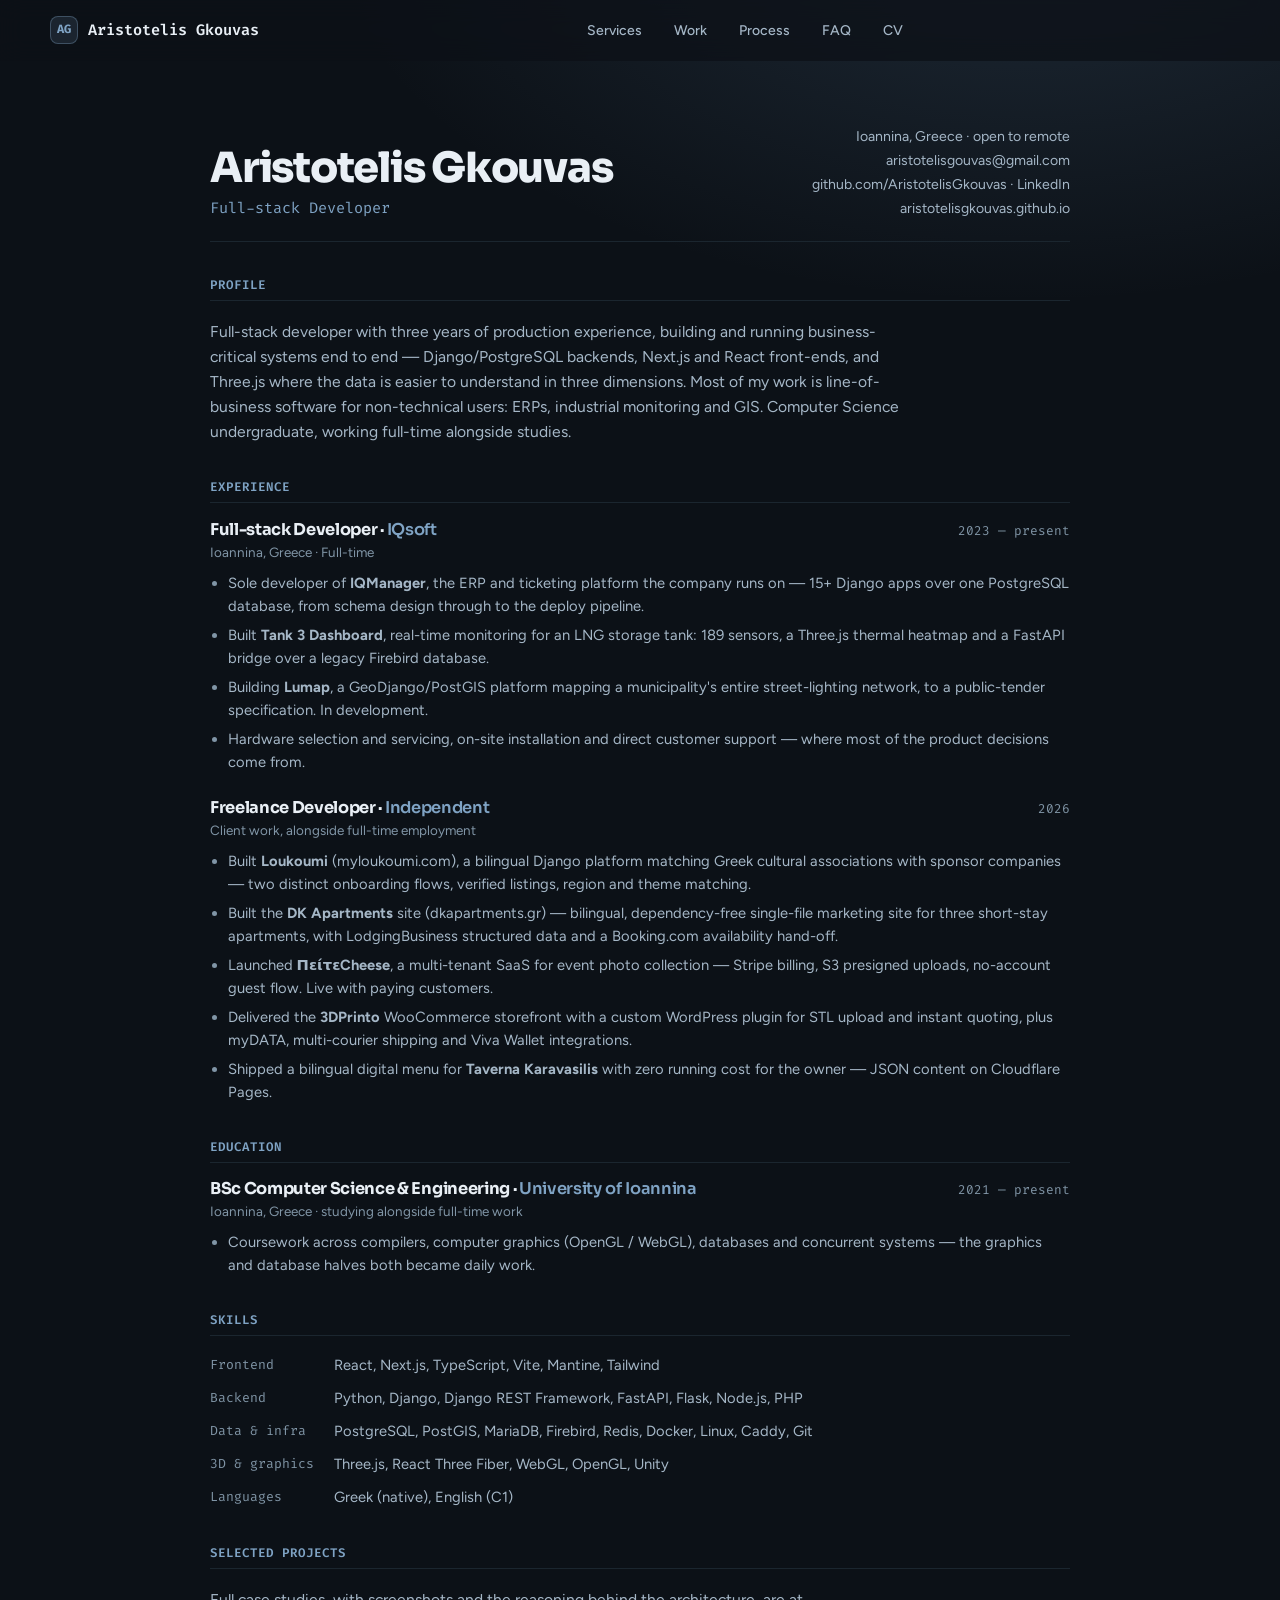
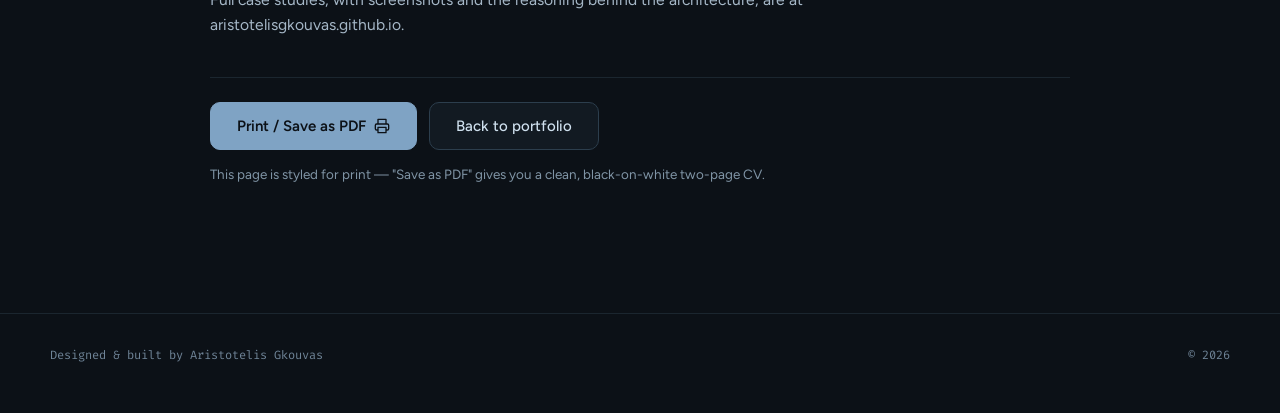
==== cv/index.html @ 08abebaa "Rebuild portfolio on Portfolio v2 design; add Loukoumi + DK Apartments Redesign the homepage around " ====
<!DOCTYPE html>
<html lang="en" data-theme="dark">
  <head>
    <meta charset="UTF-8" />
    <meta name="viewport" content="width=device-width, initial-scale=1, viewport-fit=cover" />
    <meta name="theme-color" content="#0C1117" />
    <meta
      name="description"
      content="Curriculum vitae of Aristotelis Gkouvas — full-stack developer building ERPs, industrial dashboards and GIS platforms."
    />
    <title>CV — Aristotelis Gkouvas</title>
    <link rel="icon" href="data:image/svg+xml,%3Csvg xmlns='http://www.w3.org/2000/svg' viewBox='0 0 32 32'%3E%3Crect width='32' height='32' rx='7' fill='%23131B23' stroke='%232C3E4D'/%3E%3Ctext x='16' y='21' font-family='Fira Code,monospace' font-size='13' font-weight='600' text-anchor='middle' fill='%239DBEDB'%3EAG%3C/text%3E%3C/svg%3E" />

    <link rel="canonical" href="https://aristotelisgkouvas.github.io/cv/" />
    <meta property="og:type" content="profile" />
    <meta property="og:url" content="https://aristotelisgkouvas.github.io/cv/" />
    <meta property="og:title" content="CV — Aristotelis Gkouvas" />
    <meta property="og:description" content="Full-stack developer — Django, Next.js, PostGIS, Three.js. Ioannina, Greece." />
    <meta property="og:image" content="https://aristotelisgkouvas.github.io/assets/og-image.png" />
    <meta name="twitter:card" content="summary_large_image" />
    <meta name="twitter:title" content="CV — Aristotelis Gkouvas" />
    <meta name="twitter:description" content="Full-stack developer — Django, Next.js, PostGIS, Three.js. Ioannina, Greece." />
    <meta name="twitter:image" content="https://aristotelisgkouvas.github.io/assets/og-image.png" />

    <link rel="preconnect" href="https://fonts.googleapis.com" />
    <link rel="preconnect" href="https://fonts.gstatic.com" crossorigin />
    <link
      rel="stylesheet"
      href="https://fonts.googleapis.com/css2?family=Sora:wght@500;600;700&amp;family=Figtree:wght@400;500;600&amp;family=Fira+Code:wght@400;500&amp;display=swap"
    />
    <link rel="stylesheet" href="../style.css" />

    <style>
      /* The CV is one column on purpose: it has to survive being printed,
         pasted into an ATS box and skim-read in thirty seconds. */
      .cv {
        width: min(100% - 2rem, 860px);
        margin-inline: auto;
        padding-block: clamp(2rem, 6vw, 4rem);
      }

      .cv-head {
        display: flex;
        flex-wrap: wrap;
        gap: 1.5rem;
        justify-content: space-between;
        align-items: flex-end;
        padding-bottom: 1.25rem;
        border-bottom: 1px solid var(--border);
      }

      .cv-name {
        font-size: clamp(1.9rem, 4vw, 2.6rem);
        font-weight: 800;
        letter-spacing: -0.03em;
        line-height: 1.05;
      }

      .cv-title {
        font-family: var(--font-mono);
        color: var(--accent);
        font-size: 0.95rem;
        margin-top: 0.35rem;
      }

      .cv-contact {
        font-size: 0.88rem;
        color: var(--text-2);
        text-align: right;
        line-height: 1.7;
      }

      .cv-contact a { color: var(--text-2); }
      .cv-contact a:hover { color: var(--accent); }

      .cv-section { margin-top: 2.25rem; }

      .cv-section > h2 {
        font-family: var(--font-mono);
        font-size: 0.78rem;
        font-weight: 600;
        letter-spacing: 0.08em;
        text-transform: uppercase;
        color: var(--accent);
        padding-bottom: 0.5rem;
        margin-bottom: 1.1rem;
        border-bottom: 1px solid var(--border);
      }

      .cv-entry { margin-bottom: 1.6rem; }
      .cv-entry:last-child { margin-bottom: 0; }

      .cv-entry-head {
        display: flex;
        flex-wrap: wrap;
        gap: 0.25rem 1rem;
        justify-content: space-between;
        align-items: baseline;
      }

      .cv-role { font-size: 1.02rem; font-weight: 700; }
      .cv-org { color: var(--accent); font-weight: 600; }

      .cv-dates {
        font-family: var(--font-mono);
        font-size: 0.8rem;
        color: var(--text-3);
        white-space: nowrap;
      }

      .cv-meta {
        font-size: 0.84rem;
        color: var(--text-3);
        margin-bottom: 0.55rem;
      }

      .cv-entry ul {
        display: grid;
        gap: 0.4rem;
        padding-left: 1.1rem;
      }

      .cv-entry li {
        list-style: disc;
        font-size: 0.92rem;
        color: var(--text-2);
        line-height: 1.55;
      }

      .cv-entry li::marker { color: var(--text-3); }

      .cv-skills {
        display: grid;
        grid-template-columns: auto 1fr;
        gap: 0.6rem 1.25rem;
        font-size: 0.92rem;
      }

      .cv-skills dt {
        font-family: var(--font-mono);
        font-size: 0.82rem;
        color: var(--text-3);
        white-space: nowrap;
      }

      .cv-skills dd { color: var(--text-2); }

      .cv-summary { color: var(--text-2); font-size: 0.98rem; max-width: 70ch; }

      .cv-actions {
        display: flex;
        flex-wrap: wrap;
        gap: 0.75rem;
        margin-top: 2.5rem;
        padding-top: 1.5rem;
        border-top: 1px solid var(--border);
      }

      .cv-hint {
        font-size: 0.84rem;
        color: var(--text-3);
        margin-top: 0.85rem;
      }

      @media (max-width: 600px) {
        .cv-contact { text-align: left; }
        .cv-skills { grid-template-columns: 1fr; gap: 0.1rem; }
        .cv-skills dd { margin-bottom: 0.7rem; }
      }

      @media print {
        .cv { width: 100%; padding: 0; }
        .cv-actions, .cv-hint { display: none !important; }
        .cv-section { margin-top: 0.55cm; }
        .cv-entry { margin-bottom: 0.4cm; break-inside: avoid; }
        .cv-head { padding-bottom: 0.3cm; }
        .cv-name { font-size: 20pt; }
        .cv-entry li { font-size: 9.5pt; }
        .cv-summary { font-size: 10pt; }
        @page { margin: 1.4cm 1.5cm; }
      }
    </style>
  </head>
  <body>
    <a href="#main" class="skip-link">Skip to content</a>

    <header class="site-header">
      <div class="container nav">
        <a href="../" class="brand" aria-label="Home">
          <span class="brand-mark">AG</span>
          <span>Aristotelis Gkouvas</span>
        </a>
        <nav aria-label="Primary">
          <ul id="primary-nav" class="nav-links">
            <li><a href="../#services">Services</a></li>
            <li><a href="../#work">Work</a></li>
            <li><a href="../#process">Process</a></li>
            <li><a href="../#faq">FAQ</a></li>
            <li><a href="../cv/">CV</a></li>
          </ul>
        </nav>
        <div class="nav-cta">
          <button class="icon-btn menu-toggle" type="button" aria-label="Open menu" aria-expanded="false" aria-controls="primary-nav">
            <svg viewBox="0 0 24 24" fill="none" stroke="currentColor" stroke-width="2" stroke-linecap="round" aria-hidden="true">
              <line class="top" x1="4" y1="6" x2="20" y2="6"/>
              <line class="mid" x1="4" y1="12" x2="20" y2="12"/>
              <line class="bot" x1="4" y1="18" x2="20" y2="18"/>
            </svg>
          </button>
        </div>
      </div>
    </header>

    <main id="main" class="cv">
      <div class="cv-head">
        <div>
          <h1 class="cv-name">Aristotelis Gkouvas</h1>
          <p class="cv-title">Full-stack Developer</p>
        </div>
        <p class="cv-contact">
          Ioannina, Greece · open to remote<br />
          <a href="mailto:aristotelisgouvas@gmail.com">aristotelisgouvas@gmail.com</a><br />
          <a href="https://github.com/AristotelisGkouvas" target="_blank" rel="noopener">github.com/AristotelisGkouvas</a>
          ·
          <a href="https://www.linkedin.com/in/aristotelis-gkouvas/" target="_blank" rel="noopener">LinkedIn</a><br />
          <a href="https://aristotelisgkouvas.github.io/">aristotelisgkouvas.github.io</a>
        </p>
      </div>

      <section class="cv-section">
        <h2>Profile</h2>
        <p class="cv-summary">
          Full-stack developer with three years of production experience, building
          and running business-critical systems end to end — Django/PostgreSQL
          backends, Next.js and React front-ends, and Three.js where the data is
          easier to understand in three dimensions. Most of my work is line-of-business
          software for non-technical users: ERPs, industrial monitoring and GIS.
          Computer Science undergraduate, working full-time alongside studies.
        </p>
      </section>

      <section class="cv-section">
        <h2>Experience</h2>

        <article class="cv-entry">
          <div class="cv-entry-head">
            <h3 class="cv-role">Full-stack Developer · <span class="cv-org">IQsoft</span></h3>
            <span class="cv-dates">2023 — present</span>
          </div>
          <p class="cv-meta">Ioannina, Greece · Full-time</p>
          <ul>
            <li>
              Sole developer of <strong>IQManager</strong>, the ERP and ticketing
              platform the company runs on — 15+ Django apps over one PostgreSQL
              database, from schema design through to the deploy pipeline.
            </li>
            <li>
              Built <strong>Tank 3 Dashboard</strong>, real-time monitoring for an
              LNG storage tank: 189 sensors, a Three.js thermal heatmap and a
              FastAPI bridge over a legacy Firebird database.
            </li>
            <li>
              Building <strong>Lumap</strong>, a GeoDjango/PostGIS platform mapping a
              municipality's entire street-lighting network, to a public-tender
              specification. In development.
            </li>
            <li>
              Hardware selection and servicing, on-site installation and direct
              customer support — where most of the product decisions come from.
            </li>
          </ul>
        </article>

        <article class="cv-entry">
          <div class="cv-entry-head">
            <h3 class="cv-role">Freelance Developer · <span class="cv-org">Independent</span></h3>
            <span class="cv-dates">2026</span>
          </div>
          <p class="cv-meta">Client work, alongside full-time employment</p>
          <ul>
            <li>
              Built <strong>Loukoumi</strong> (<a href="https://myloukoumi.com/" target="_blank" rel="noopener">myloukoumi.com</a>),
              a bilingual Django platform matching Greek cultural associations with sponsor
              companies — two distinct onboarding flows, verified listings, region and theme matching.
            </li>
            <li>
              Built the <strong>DK Apartments</strong> site (<a href="https://dkapartments.gr/" target="_blank" rel="noopener">dkapartments.gr</a>) —
              bilingual, dependency-free single-file marketing site for three short-stay apartments,
              with LodgingBusiness structured data and a Booking.com availability hand-off.
            </li>
            <li>
              Launched <strong lang="el">ΠείτεCheese</strong>, a multi-tenant SaaS for
              event photo collection — Stripe billing, S3 presigned uploads, no-account
              guest flow. Live with paying customers.
            </li>
            <li>
              Delivered the <strong>3DPrinto</strong> WooCommerce storefront with a
              custom WordPress plugin for STL upload and instant quoting, plus myDATA,
              multi-courier shipping and Viva Wallet integrations.
            </li>
            <li>
              Shipped a bilingual digital menu for <strong>Taverna Karavasilis</strong>
              with zero running cost for the owner — JSON content on Cloudflare Pages.
            </li>
          </ul>
        </article>
      </section>

      <section class="cv-section">
        <h2>Education</h2>
        <article class="cv-entry">
          <div class="cv-entry-head">
            <h3 class="cv-role">BSc Computer Science &amp; Engineering · <span class="cv-org">University of Ioannina</span></h3>
            <span class="cv-dates">2021 — present</span>
          </div>
          <p class="cv-meta">Ioannina, Greece · studying alongside full-time work</p>
          <ul>
            <li>
              Coursework across compilers, computer graphics (OpenGL / WebGL),
              databases and concurrent systems — the graphics and database halves
              both became daily work.
            </li>
          </ul>
        </article>
      </section>

      <section class="cv-section">
        <h2>Skills</h2>
        <dl class="cv-skills">
          <dt>Frontend</dt>
          <dd>React, Next.js, TypeScript, Vite, Mantine, Tailwind</dd>
          <dt>Backend</dt>
          <dd>Python, Django, Django REST Framework, FastAPI, Flask, Node.js, PHP</dd>
          <dt>Data &amp; infra</dt>
          <dd>PostgreSQL, PostGIS, MariaDB, Firebird, Redis, Docker, Linux, Caddy, Git</dd>
          <dt>3D &amp; graphics</dt>
          <dd>Three.js, React Three Fiber, WebGL, OpenGL, Unity</dd>
          <dt>Languages</dt>
          <dd>Greek (native), English (C1)</dd>
        </dl>
      </section>

      <section class="cv-section">
        <h2>Selected projects</h2>
        <p class="cv-summary">
          Full case studies, with screenshots and the reasoning behind the
          architecture, are at
          <a href="https://aristotelisgkouvas.github.io/#work">aristotelisgkouvas.github.io</a>.
        </p>
      </section>

      <div class="cv-actions">
        <button class="btn btn-primary" type="button" id="print-cv">
          Print / Save as PDF
          <svg viewBox="0 0 24 24" fill="none" stroke="currentColor" stroke-width="2" stroke-linecap="round" stroke-linejoin="round" aria-hidden="true"><path d="M6 9V2h12v7M6 18H4a2 2 0 0 1-2-2v-5a2 2 0 0 1 2-2h16a2 2 0 0 1 2 2v5a2 2 0 0 1-2 2h-2M6 14h12v8H6z"/></svg>
        </button>
        <a class="btn btn-ghost" href="../">Back to portfolio</a>
      </div>
      <p class="cv-hint">
        This page is styled for print — "Save as PDF" gives you a clean,
        black-on-white two-page CV.
      </p>
    </main>

    <footer class="site-footer">
      <div class="container footer-row">
        <span>Designed &amp; built by Aristotelis Gkouvas</span>
        <span>© <span id="year">2026</span></span>
      </div>
    </footer>

    <script src="../script.js"></script>
    <script>
      document.getElementById("year").textContent = new Date().getFullYear();
      document.getElementById("print-cv").addEventListener("click", () => window.print());
    </script>
  </body>
</html>
---- style.css ----
/* ==========================================================
   Aristotelis Gkouvas — Portfolio
   Dark, steel-blue + gold — Portfolio v2 design canvas
   ========================================================== */

/* Fonts are linked from each page's <head>, not @import-ed here: an @import
   inside the stylesheet serialises the download (HTML -> CSS -> font CSS ->
   font files) and blocks first paint for a whole extra round trip. */

/* -- Theme tokens ------------------------------------------- */

:root {
  --bg: #0C1117;
  --bg-2: #0F161D;
  --surface: #111922;
  --surface-2: #16202A;
  --border: #1B262F;
  --border-2: #2C3E4D;
  --text: #E9EFF5;
  --text-2: #A5B7C7;
  --text-3: #8095A6;
  --accent: #7FA3C4;
  --accent-2: #9DBEDB;
  --accent-soft: rgba(127, 163, 196, 0.14);
  --gold: #D9B27C;
  --green: #7FC9A0;
  --green-soft: rgba(127, 201, 160, 0.07);
  --text-strong: #F1F6FA;
  --text-4: #6F8497;
  --danger: hsl(355 80% 60%);
  --warn: hsl(38 92% 60%);

  --shadow-1: 0 4px 16px rgba(0, 0, 0, 0.35);
  --shadow-2: 0 12px 40px rgba(0, 0, 0, 0.45);
  --glow: 0 0 24px rgba(127, 163, 196, 0.2);

  --radius-sm: 0.5rem;
  --radius: 0.875rem;
  --radius-lg: 1.5rem;
  --radius-pill: 999px;

  --container: 1180px;
  --container-prose: 720px;

  --font-sans: "Figtree", system-ui, -apple-system, "Segoe UI", sans-serif;
  --font-display: "Sora", "Figtree", system-ui, sans-serif;
  --font-mono: "Fira Code", ui-monospace, "JetBrains Mono", monospace;

  --ease: cubic-bezier(0.2, 0.8, 0.2, 1);
  --t-fast: 150ms;
  --t-base: 280ms;
  --t-slow: 600ms;

  color-scheme: dark;
}

/* -- Reset + base ------------------------------------------- */

*,
*::before,
*::after {
  box-sizing: border-box;
}

* {
  margin: 0;
  padding: 0;
}

html {
  scroll-behavior: smooth;
  -webkit-text-size-adjust: 100%;
}

/* The closed mobile nav is parked off-screen right (translateX(100%)), which
   otherwise widens the document and lets the page scroll sideways on a phone.
   `clip` instead of `hidden` so it doesn't turn the root into a scroll
   container and break sticky positioning. */
html {
  overflow-x: clip;
}

body {
  font-family: var(--font-sans);
  font-size: 1rem;
  line-height: 1.6;
  color: var(--text);
  background: var(--bg);
  background-image:
    radial-gradient(1000px 560px at 80% -10%, rgba(95, 131, 166, 0.22), transparent 70%);
  background-attachment: fixed;
  -webkit-font-smoothing: antialiased;
  text-rendering: optimizeLegibility;
  transition: background-color var(--t-base) var(--ease), color var(--t-base) var(--ease);
}

img,
svg {
  display: block;
  max-width: 100%;
  height: auto;
}

a {
  color: inherit;
  text-decoration: none;
  transition: color var(--t-fast) var(--ease);
}

a:hover {
  color: var(--accent);
}

button {
  font: inherit;
  color: inherit;
  background: none;
  border: 0;
  cursor: pointer;
}

ul {
  list-style: none;
}

/* The UA's `[hidden] { display: none }` loses to any author rule that sets
   display — `.btn` did exactly that, so the WhatsApp button rendered (and led
   nowhere) even while PHONE was empty. */
[hidden] {
  display: none !important;
}

::selection {
  background: var(--accent-soft);
  color: var(--accent);
}

:focus-visible {
  outline: 2px solid var(--accent);
  outline-offset: 3px;
  border-radius: 4px;
}

.skip-link {
  position: absolute;
  left: -9999px;
  top: 0;
  background: var(--accent);
  color: var(--bg);
  padding: 0.5rem 1rem;
  font-weight: 600;
  z-index: 200;
}
.skip-link:focus {
  left: 0.5rem;
  top: 0.5rem;
}

/* -- Typography --------------------------------------------- */

h1, h2, h3, h4 {
  font-family: var(--font-display);
  font-weight: 600;
  line-height: 1.15;
  letter-spacing: -0.02em;
  color: var(--text);
}

.h-display {
  font-size: clamp(2.5rem, 6vw, 4.5rem);
  font-weight: 800;
  letter-spacing: -0.03em;
  line-height: 1.05;
}

.h-section {
  font-size: clamp(28px, 3.6vw, 40px);
  font-weight: 600;
  letter-spacing: -0.03em;
  color: var(--text-strong);
}

.eyebrow {
  font-family: var(--font-mono);
  font-size: 0.8rem;
  font-weight: 500;
  color: var(--accent);
  letter-spacing: 0.04em;
  text-transform: uppercase;
}

.lead {
  font-size: clamp(1.05rem, 1.5vw, 1.2rem);
  color: var(--text-2);
  line-height: 1.65;
  max-width: 60ch;
}

.muted { color: var(--text-3); }
.mono { font-family: var(--font-mono); }

/* -- Layout primitives -------------------------------------- */

.container {
  width: min(100% - 2rem, var(--container));
  margin-inline: auto;
}

.section {
  padding-block: clamp(4rem, 10vw, 7rem);
  position: relative;
}

.section-head {
  display: flex;
  align-items: baseline;
  gap: 1rem;
  margin-bottom: 2.5rem;
  flex-wrap: wrap;
}

.section-num {
  font-family: var(--font-mono);
  color: var(--accent);
  font-size: 0.95rem;
  font-weight: 500;
}

.section-divider {
  flex: 1;
  height: 1px;
  background: linear-gradient(to right, var(--border), transparent);
  min-width: 4rem;
}

/* -- Header / Nav ------------------------------------------- */

.site-header {
  position: sticky;
  top: 0;
  z-index: 50;
  backdrop-filter: blur(12px);
  -webkit-backdrop-filter: blur(12px);
  background: color-mix(in srgb, var(--bg) 75%, transparent);
  border-bottom: 1px solid transparent;
  transition: border-color var(--t-base) var(--ease), background var(--t-base) var(--ease);
}

.site-header.scrolled {
  border-bottom-color: var(--border);
  background: color-mix(in srgb, var(--bg) 92%, transparent);
}

.nav {
  display: flex;
  align-items: center;
  justify-content: space-between;
  gap: 1.5rem;
  padding-block: 1rem;
}

.brand {
  display: inline-flex;
  align-items: center;
  gap: 0.625rem;
  font-family: var(--font-mono);
  font-weight: 600;
  font-size: 0.95rem;
  color: var(--text);
}

.brand-mark {
  width: 1.75rem;
  height: 1.75rem;
  border-radius: var(--radius-sm);
  display: grid;
  place-items: center;
  background: var(--accent-soft);
  color: var(--accent);
  font-weight: 700;
  font-size: 0.75rem;
  border: 1px solid color-mix(in srgb, var(--accent) 35%, transparent);
}

.nav-links {
  display: flex;
  gap: 2rem;
  align-items: center;
}

.nav-links a {
  font-size: 0.95rem;
  color: var(--text-2);
  font-weight: 500;
  display: inline-flex;
  align-items: center;
  gap: 0.4rem;
  position: relative;
}

.nav-links a::before {
  content: counter(navlink, decimal-leading-zero) ".";
  font-family: var(--font-mono);
  font-size: 0.75rem;
  color: var(--accent);
  counter-increment: navlink;
}

.nav-links {
  counter-reset: navlink;
}

.nav-links a:hover { color: var(--text); }
.nav-links a.is-active { color: var(--accent); }

.nav-cta {
  display: flex;
  align-items: center;
  gap: 0.5rem;
}

.icon-btn {
  width: 2.25rem;
  height: 2.25rem;
  display: grid;
  place-items: center;
  border-radius: var(--radius-sm);
  color: var(--text-2);
  transition: background var(--t-fast) var(--ease), color var(--t-fast) var(--ease);
  cursor: pointer;
}

.icon-btn:hover {
  background: var(--surface);
  color: var(--accent);
}

.icon-btn svg { width: 1.1rem; height: 1.1rem; }

.menu-toggle {
  display: none;
}

/* -- Buttons ------------------------------------------------ */

.btn {
  display: inline-flex;
  align-items: center;
  gap: 0.5rem;
  padding: 0.75rem 1.25rem;
  border-radius: var(--radius);
  font-weight: 500;
  font-size: 0.95rem;
  font-family: var(--font-sans);
  border: 1px solid transparent;
  transition: all var(--t-fast) var(--ease);
  cursor: pointer;
  text-decoration: none;
  line-height: 1;
}

.btn svg { width: 1rem; height: 1rem; }

.btn-primary {
  background: var(--accent);
  color: var(--bg);
  border-color: var(--accent);
  box-shadow: 0 0 0 0 var(--accent-soft);
}

.btn-primary:hover {
  background: var(--accent-2);
  border-color: var(--accent-2);
  color: var(--bg);
  transform: translateY(-1px);
  box-shadow: 0 8px 24px var(--accent-soft);
}

.btn-ghost {
  background: transparent;
  color: var(--text);
  border-color: var(--border-2);
}

.btn-ghost:hover {
  border-color: var(--accent);
  color: var(--accent);
  transform: translateY(-1px);
}

/* Used on its own, without .btn — so it has to lay itself out. Without this
   the trailing arrow inherits the global `svg { display: block }` and drops
   onto its own line under the label. */
.btn-link {
  display: inline-flex;
  align-items: center;
  gap: 0.4rem;
  padding: 0;
  background: transparent;
  color: var(--accent);
  font-family: var(--font-mono);
  font-size: 0.9rem;
  font-weight: 500;
  transition: gap var(--t-fast) var(--ease), color var(--t-fast) var(--ease);
}
.btn-link:hover {
  color: var(--accent-2);
  gap: 0.7rem;
}

/* -- Hero --------------------------------------------------- */
.hero-greet {
  font-family: var(--font-mono);
  color: var(--accent);
  font-size: 1rem;
  margin-bottom: 1rem;
}

.hero-actions {
  display: flex;
  gap: 1rem;
  flex-wrap: wrap;
  margin-bottom: 3rem;
}

/* -- About -------------------------------------------------- */
.fact-label {
  font-family: var(--font-mono);
  font-size: 0.72rem;
  text-transform: uppercase;
  letter-spacing: 0.06em;
  color: var(--accent);
  margin-bottom: 0.5rem !important;
}

.fact-value {
  color: var(--text);
  font-size: 0.95rem;
  font-weight: 500;
}

.fact-sub {
  color: var(--text-3) !important;
  font-size: 0.85rem;
  margin-top: 0.25rem !important;
}

/* -- Skills ------------------------------------------------- */
.skill-tags {
  display: flex;
  flex-wrap: wrap;
  gap: 0.45rem;
}

/* -- Footer ------------------------------------------------- */

.site-footer {
  padding-block: 2rem 3rem;
  border-top: 1px solid var(--border);
  margin-top: 4rem;
}

.footer-row {
  display: flex;
  justify-content: space-between;
  align-items: center;
  gap: 1rem;
  flex-wrap: wrap;
  font-family: var(--font-mono);
  font-size: 0.8rem;
  color: var(--text-3);
}

/* -- Project page ------------------------------------------- */

.project-hero {
  padding-block: clamp(3rem, 7vw, 5rem) clamp(2rem, 5vw, 3rem);
}

.project-back {
  display: inline-flex;
  align-items: center;
  gap: 0.5rem;
  font-family: var(--font-mono);
  font-size: 0.85rem;
  color: var(--text-2);
  margin-bottom: 2rem;
  transition: all var(--t-fast) var(--ease);
}

.project-back:hover {
  color: var(--accent);
  gap: 0.75rem;
}

.project-meta-row {
  display: flex;
  gap: 0.5rem 1.5rem;
  flex-wrap: wrap;
  margin-bottom: 1.25rem;
  font-family: var(--font-mono);
  font-size: 0.85rem;
  color: var(--text-3);
}

.project-meta-row span strong {
  color: var(--text-2);
  font-weight: 500;
  margin-left: 0.4rem;
}

.project-title {
  font-size: clamp(2.2rem, 5vw, 3.75rem);
  font-weight: 800;
  letter-spacing: -0.03em;
  line-height: 1.05;
  margin-bottom: 1rem;
}

.project-tagline {
  font-size: clamp(1.1rem, 1.8vw, 1.3rem);
  color: var(--text-2);
  max-width: 65ch;
  margin-bottom: 2rem;
}

.project-cover {
  border-radius: var(--radius-lg);
  overflow: hidden;
  border: 1px solid var(--border);
  background: var(--bg-2);
}

.project-cover img {
  width: 100%;
  display: block;
}

.project-overview {
  display: grid;
  grid-template-columns: minmax(0, 1.6fr) minmax(0, 1fr);
  gap: clamp(2rem, 5vw, 4rem);
  align-items: start;
}

.project-overview h2 {
  font-size: 1.5rem;
  margin-bottom: 1rem;
}

.project-overview p {
  color: var(--text-2);
}

.project-overview p + p,
.project-overview p + h2 {
  margin-top: 1.25rem;
}

.facts {
  background: var(--surface);
  border: 1px solid var(--border);
  border-radius: var(--radius);
  padding: 1.5rem;
  position: sticky;
  top: 6rem;
}

.facts h3 {
  font-family: var(--font-mono);
  font-size: 0.8rem;
  text-transform: uppercase;
  letter-spacing: 0.05em;
  color: var(--text-3);
  margin-bottom: 1rem;
}

.facts dl {
  display: grid;
  gap: 0.85rem;
}

.facts dt {
  font-family: var(--font-mono);
  font-size: 0.75rem;
  color: var(--text-3);
  text-transform: uppercase;
  letter-spacing: 0.05em;
  margin-bottom: 0.2rem;
}

.facts dd {
  font-size: 0.95rem;
  color: var(--text);
}

.facts-stack {
  display: flex;
  flex-wrap: wrap;
  gap: 0.4rem;
  margin-top: 0.4rem;
}

.feature-grid {
  display: grid;
  grid-template-columns: repeat(auto-fit, minmax(280px, 1fr));
  gap: 1.25rem;
}

.feature {
  background: var(--surface);
  border: 1px solid var(--border);
  border-radius: var(--radius);
  padding: 1.5rem;
  transition: border-color var(--t-base) var(--ease), transform var(--t-base) var(--ease);
}

.feature:hover {
  border-color: var(--border-2);
  transform: translateY(-2px);
}

.feature-icon {
  width: 2rem;
  height: 2rem;
  border-radius: var(--radius-sm);
  background: var(--accent-soft);
  color: var(--accent);
  display: grid;
  place-items: center;
  margin-bottom: 1rem;
}

.feature-icon svg { width: 1.1rem; height: 1.1rem; }

.feature h3 {
  font-size: 1rem;
  margin-bottom: 0.4rem;
}

.feature p {
  color: var(--text-2);
  font-size: 0.9rem;
  line-height: 1.55;
}

/* -- Project gallery + lightbox ----------------------------- */

.gallery-grid {
  display: grid;
  grid-template-columns: repeat(auto-fit, minmax(320px, 1fr));
  gap: 1.25rem;
}

.gallery-item {
  display: block;
  border-radius: var(--radius);
  overflow: hidden;
  border: 1px solid var(--border);
  background: var(--bg-2);
  position: relative;
  aspect-ratio: 16 / 10;
  cursor: zoom-in;
  transition: border-color var(--t-base) var(--ease), transform var(--t-base) var(--ease);
}

.gallery-item:hover {
  border-color: var(--accent);
  transform: translateY(-3px);
}

.gallery-item img {
  width: 100%;
  height: 100%;
  object-fit: cover;
  object-position: top center;
  display: block;
  transition: transform var(--t-slow) var(--ease);
}

.gallery-item:hover img {
  transform: scale(1.04);
}

.gallery-caption {
  position: absolute;
  inset: auto 0 0 0;
  padding: 0.6rem 0.9rem;
  background: linear-gradient(0deg, hsl(0 0% 0% / 0.7), transparent);
  font-family: var(--font-mono);
  font-size: 0.78rem;
  color: var(--text);
  pointer-events: none;
}

.lightbox {
  border: 0;
  padding: 0;
  background: hsl(0 0% 0% / 0.92);
  color: var(--text);
  width: min(96vw, 1400px);
  max-width: 96vw;
  max-height: 96vh;
  border-radius: var(--radius);
}

.lightbox::backdrop {
  background: hsl(0 0% 0% / 0.85);
  backdrop-filter: blur(6px);
}

.lightbox[open] {
  display: flex;
  flex-direction: column;
  gap: 0.75rem;
  padding: 1rem;
}

.lightbox img {
  width: 100%;
  max-height: 80vh;
  object-fit: contain;
  border-radius: var(--radius-sm);
  background: var(--bg-2);
}

.lightbox-foot {
  display: flex;
  align-items: center;
  justify-content: space-between;
  gap: 1rem;
  font-family: var(--font-mono);
  font-size: 0.8rem;
  color: var(--text-2);
}

.lightbox-close {
  display: inline-flex;
  align-items: center;
  gap: 0.4rem;
  padding: 0.45rem 0.9rem;
  border-radius: var(--radius-sm);
  background: var(--surface);
  border: 1px solid var(--border);
  color: var(--text);
  cursor: pointer;
  font-family: var(--font-mono);
  font-size: 0.78rem;
  transition: all var(--t-fast) var(--ease);
}

.lightbox-close:hover {
  border-color: var(--accent);
  color: var(--accent);
}

.next-project {
  display: flex;
  flex-direction: column;
  align-items: center;
  text-align: center;
  padding: 4rem 1.5rem;
  background: var(--surface);
  border: 1px solid var(--border);
  border-radius: var(--radius-lg);
  margin-top: 3rem;
  gap: 1rem;
}

.next-project .eyebrow { margin-bottom: 0.5rem; }

.next-project h2 {
  font-size: clamp(1.75rem, 3.5vw, 2.5rem);
  letter-spacing: -0.02em;
}

/* -- Reveal animation --------------------------------------- */
/* Content is visible by default — JS opts-in to the hidden state via
   `html.js-reveal` so it never leaves users with JS off looking at a blank page. */

.reveal {
  transition: opacity 700ms var(--ease), transform 700ms var(--ease);
}

html.js-reveal .reveal:not(.is-visible) {
  opacity: 0;
  transform: translateY(20px);
}

@media (prefers-reduced-motion: reduce) {
  *, *::before, *::after {
    animation-duration: 0.01ms !important;
    animation-iteration-count: 1 !important;
    transition-duration: 0.01ms !important;
    scroll-behavior: auto !important;
  }
  .reveal { opacity: 1; transform: none; }
}

/* -- View transitions (Chromium) ---------------------------- */

@view-transition {
  navigation: auto;
}

::view-transition-old(root),
::view-transition-new(root) {
  animation-duration: 280ms;
  animation-timing-function: cubic-bezier(0.2, 0.8, 0.2, 1);
}

/* -- Responsive --------------------------------------------- */

@media (max-width: 900px) {
  .project-overview {
    grid-template-columns: 1fr;
  }
  .facts {
    position: relative;
    top: auto;
  }
}

@media (max-width: 720px) {
  /* The header carries brand + language toggle + CTA + burger. On a 360px
     phone that does not fit, and `overflow-x: clip` would silently cut the
     burger off rather than let you scroll to it — so drop the CTA (Contact is
     in the panel and at the foot of the page) and let the row wrap. */
  .nav { flex-wrap: wrap; gap: 0.75rem; }
  .nav-cta-link { display: none; }
  .brand { min-width: 0; }
  .brand span:last-child { overflow: hidden; text-overflow: ellipsis; white-space: nowrap; }

  .nav-links {
    position: fixed;
    inset: 0;
    flex-direction: column;
    justify-content: center;
    gap: 1.5rem;
    background: var(--bg);
    padding: 4rem 2rem;
    transform: translateX(100%);
    /* A panel parked off-screen is still in the tab order, so keyboard and
       screen-reader users walk through five invisible links. `visibility`
       takes it out of both, and still animates because it is discrete. */
    visibility: hidden;
    transition: transform var(--t-base) var(--ease),
                visibility 0s linear var(--t-base);
    z-index: 40;
  }

  .nav-links.is-open {
    transform: translateX(0);
    visibility: visible;
    transition: transform var(--t-base) var(--ease), visibility 0s;
  }

  .nav-links a {
    font-size: 1.5rem;
  }

  .menu-toggle {
    display: grid;
    z-index: 60;
  }

  .menu-toggle.is-open svg .top { transform: translateY(7px) rotate(45deg); }
  .menu-toggle.is-open svg .mid { opacity: 0; }
  .menu-toggle.is-open svg .bot { transform: translateY(-7px) rotate(-45deg); }

  .menu-toggle svg line {
    transform-origin: center;
    transition: all var(--t-fast) var(--ease);
  }

  body.menu-open { overflow: hidden; }

  .hero-actions { gap: 0.75rem; }
  .hero-actions .btn {
    flex: 1;
    min-width: 140px;
    justify-content: center;
  }


  .next-project { padding: 2.5rem 1.25rem; }
}

@media (max-width: 420px) {
  .brand span:last-child { display: none; }
}

/* -- Greek summary on case studies -------------------------- */

.summary-el {
  margin-top: 2rem;
  padding: 1.25rem 1.5rem;
  border: 1px solid var(--border);
  border-radius: var(--radius);
  background: var(--surface);
  max-width: var(--container-prose);
}

.summary-el p:last-child { margin-bottom: 0; }
.summary-el p + p { margin-top: 0.6rem; }

.summary-el .fact-label { margin-bottom: 0.5rem; }

/* -- Confidentiality / demo-data note ----------------------- */

.data-note {
  display: flex;
  align-items: flex-start;
  gap: 0.65rem;
  margin-top: 1.5rem;
  padding: 0.85rem 1.1rem;
  border: 1px dashed var(--border-2);
  border-radius: var(--radius-sm);
  background: var(--bg-2);
  font-size: 0.86rem;
  color: var(--text-3);
  line-height: 1.5;
}

.data-note svg {
  width: 1.05em;
  height: 1.05em;
  flex: none;
  margin-top: 0.15em;
  color: var(--text-3);
}

/* -- Copy-to-clipboard email -------------------------------- */

.contact-actions {
  display: flex;
  flex-wrap: wrap;
  gap: 0.75rem;
  justify-content: center;
  align-items: center;
  margin-block: 2rem 3rem;
}

.contact-actions .contact-email { margin-block: 0; }

.copy-email {
  display: inline-flex;
  align-items: center;
  gap: 0.5rem;
  font-family: var(--font-mono);
  font-size: 0.9rem;
  color: var(--text-2);
  background: var(--surface);
  border: 1px solid var(--border);
  border-radius: var(--radius);
  padding: 0.85rem 1.1rem;
  cursor: pointer;
  transition: all var(--t-base) var(--ease);
}

.copy-email:hover {
  border-color: var(--accent);
  color: var(--accent);
}

.copy-email svg { width: 1em; height: 1em; }
.copy-email.is-copied { color: var(--accent); border-color: var(--accent); }

/* -- Print -------------------------------------------------- */
/* Recruiters print the page or save it as a PDF for a hiring panel. Without
   this the dark theme either burns a cartridge or prints white on white. */

@media print {
  :root {
    --bg: #fff;
    --bg-2: #fff;
    --surface: #fff;
    --surface-2: #fff;
    --border: #c9ccd2;
    --border-2: #a8acb4;
    --text: #16181d;
    --text-2: #33373f;
    --text-3: #565b66;
    --accent: #2F5A7E;
    --accent-2: #2F5A7E;
    --accent-soft: #eef3f8;
    --gold: #8a6b3a;
    --green: #2f7a55;
    --text-strong: #101418;
    --shadow-1: none;
    --shadow-2: none;
    --glow: none;
    color-scheme: light;
  }

  html { scroll-behavior: auto; }

  body {
    background: #fff;
    color: #16181d;
    font-size: 11pt;
  }

  /* Chrome/Safari otherwise drop every background and border. */
  * { -webkit-print-color-adjust: exact; print-color-adjust: exact; }

  .site-header,
  .menu-toggle,
  .skip-link,
  .socials,
  .copy-email,
  .next-project,
  .github-graph,
  .hero-actions,
  .hero-mock-wrap,
  .lang-toggle,
  .gh-box,
  .lightbox { display: none !important; }

  .section,
  .hero { padding-block: 0.6cm; }

  .container { max-width: none; padding-inline: 0; }

  .reveal { opacity: 1 !important; transform: none !important; }

  /* Keep a card, a job or a case-study section from splitting mid-way. */
  .faq-item[open] > p, .faq-item > p { display: block !important; }
  .faq-chev { display: none !important; }

  .wcard,
  .svc,
  .step,
  .faq-item,
  .summary-el,
  .gallery-item { break-inside: avoid; }

  .section-head,
  h1, h2, h3 { break-after: avoid; }

  .wgrid { display: block; }
  .wcard { display: block; margin-bottom: 0.5cm; }
  .wcard img { display: none; }
  .gallery-grid { grid-template-columns: repeat(2, 1fr); }

  /* A printed link is useless unless the URL comes with it. */
  .about-card a[href^="http"]::after,
  .wcard::after,
  .project-links a[href^="http"]::after {
    content: " (" attr(href) ")";
    font-size: 0.75em;
    color: #565b66;
    word-break: break-all;
  }

  .contact-email { border: none; padding: 0; }
}


/* -- Language toggle -------------------------------------- */

.lang-toggle {
  display: inline-flex;
  border: 1px solid var(--border-2);
  border-radius: var(--radius-pill);
  overflow: hidden;
  font-family: var(--font-mono);
  font-size: 12px;
}

.lang-toggle button {
  padding: 7px 12px;
  color: var(--text-3);
  background: transparent;
  transition: background var(--t-fast) var(--ease), color var(--t-fast) var(--ease);
}

.lang-toggle button[aria-pressed="true"] {
  background: var(--accent);
  color: var(--bg);
}

.nav-cta-link {
  font-size: 14px;
  font-weight: 500;
  padding: 9px 18px;
  border-radius: var(--radius-pill);
  color: var(--bg);
  background: var(--accent);
  white-space: nowrap;
}
.nav-cta-link:hover { background: var(--accent-2); color: var(--bg); }

.nav-links a::before { display: none; }
.nav-links a { font-size: 14px; }

/* -- Hero ------------------------------------------------- */

.hero {
  padding: 96px 0 56px;
  display: grid;
  grid-template-columns: repeat(auto-fit, minmax(340px, 1fr));
  gap: 56px;
  align-items: center;
}

.hero-badge {
  display: inline-flex;
  align-items: center;
  gap: 9px;
  padding: 7px 14px;
  border: 1px solid #24414A;
  border-radius: var(--radius-pill);
  background: var(--green-soft);
  margin-bottom: 28px;
  font-family: var(--font-mono);
  font-size: 12px;
  letter-spacing: 0.06em;
  text-transform: uppercase;
  color: #9ED3B6;
}

.hero-badge .dot {
  width: 7px;
  height: 7px;
  border-radius: 50%;
  background: var(--green);
  box-shadow: 0 0 0 4px rgba(127, 201, 160, 0.16);
}

.hero-title {
  font-size: clamp(40px, 5.2vw, 64px);
  line-height: 1.05;
  letter-spacing: -0.035em;
  color: var(--text-strong);
  text-wrap: balance;
}
.hero-title .accent { color: var(--accent-2); }

.hero-body {
  font-size: 18px;
  line-height: 1.7;
  color: var(--text-2);
  max-width: 54ch;
  margin-top: 26px;
  text-wrap: pretty;
}

.hero-actions { margin-top: 36px; }

.hero-stats {
  display: grid;
  grid-template-columns: repeat(3, minmax(0, 1fr));
  gap: 20px;
  margin-top: 48px;
  padding-top: 28px;
  border-top: 1px solid var(--border);
}

.hero-stat-num {
  font-family: var(--font-display);
  font-weight: 600;
  font-size: 30px;
  line-height: 1;
  color: var(--gold);
}

.hero-stat-label {
  font-size: 13px;
  color: var(--text-3);
  margin-top: 8px;
  line-height: 1.4;
}

.hero-mock-wrap { position: relative; }

.hero-mock {
  border: 1px solid var(--border-2);
  border-radius: 14px;
  overflow: hidden;
  background: var(--surface);
  box-shadow: 0 40px 80px -30px rgba(0, 0, 0, 0.7);
}

.hero-mock-bar {
  display: flex;
  align-items: center;
  gap: 6px;
  padding: 10px 14px;
  border-bottom: 1px solid #1F2C38;
  background: var(--bg-2);
}
.hero-mock-bar i {
  width: 9px;
  height: 9px;
  border-radius: 50%;
  background: var(--border-2);
}
.hero-mock-bar span {
  margin-left: 10px;
  font-family: var(--font-mono);
  font-size: 11px;
  color: var(--text-4);
}

.hero-float {
  position: absolute;
  left: -18px;
  bottom: -22px;
  padding: 14px 18px;
  border: 1px solid var(--border-2);
  border-radius: 12px;
  background: var(--surface);
  box-shadow: 0 20px 40px -20px rgba(0, 0, 0, 0.8);
}
.hero-float small {
  display: block;
  font-family: var(--font-mono);
  font-size: 10.5px;
  letter-spacing: 0.1em;
  text-transform: uppercase;
  color: var(--text-3);
}
.hero-float strong {
  display: block;
  font-family: var(--font-display);
  font-weight: 600;
  font-size: 16px;
  color: var(--text-strong);
  margin-top: 4px;
}

/* -- Live strip ------------------------------------------- */

.live { padding: 40px 0 24px; }

.live-head {
  display: flex;
  align-items: center;
  gap: 14px;
  flex-wrap: wrap;
  margin-bottom: 18px;
}
.live-head .eyebrow { color: var(--accent); }
.live-head span:last-child { font-size: 14px; color: var(--text-3); }

.cell-grid {
  display: grid;
  gap: 1px;
  background: var(--border);
  border: 1px solid var(--border);
  border-radius: 14px;
  overflow: hidden;
}

.live-grid { grid-template-columns: repeat(auto-fit, minmax(240px, 1fr)); }

.live-item {
  display: flex;
  align-items: center;
  justify-content: space-between;
  gap: 14px;
  padding: 18px 22px;
  background: var(--surface);
  color: inherit;
  transition: background var(--t-fast) var(--ease);
}
.live-item:hover { background: var(--surface-2); color: inherit; }
.live-item b {
  display: block;
  font-family: var(--font-display);
  font-weight: 600;
  font-size: 15px;
  color: var(--text-strong);
}
.live-item small { display: block; font-size: 13px; color: var(--text-3); margin-top: 3px; }
.live-pill {
  display: flex;
  align-items: center;
  gap: 7px;
  font-family: var(--font-mono);
  font-size: 11px;
  color: var(--green);
  white-space: nowrap;
}
.live-pill i { width: 6px; height: 6px; border-radius: 50%; background: var(--green); }

/* -- Section heads (homepage rhythm) ---------------------- */

.home .section { padding-block: 72px 40px; }
.home .section-head { gap: 18px; margin-bottom: 16px; }
.home .section-head.has-grid { margin-bottom: 40px; }
.section-num { font-size: 13px; color: var(--accent); }
.section-divider { background: linear-gradient(90deg, #25313D, transparent); }
.section-sub {
  font-size: 16.5px;
  line-height: 1.7;
  color: var(--text-2);
  max-width: 64ch;
  margin: 0 0 40px;
  text-wrap: pretty;
}

/* -- Services --------------------------------------------- */

.services-grid { grid-template-columns: repeat(auto-fit, minmax(300px, 1fr)); border-radius: 16px; }

.svc { background: var(--surface); padding: 28px 26px; }
.svc .num { font-family: var(--font-mono); font-size: 12px; color: var(--gold); margin-bottom: 14px; }
.svc h3 { font-size: 19px; margin-bottom: 10px; color: var(--text-strong); }
.svc p { font-size: 15px; line-height: 1.65; color: var(--text-3); text-wrap: pretty; }

/* -- Featured case study ---------------------------------- */

.case {
  border: 1px solid #1F2C38;
  border-radius: 18px;
  overflow: hidden;
  background: var(--surface);
}

.case-top {
  display: grid;
  grid-template-columns: repeat(auto-fit, minmax(320px, 1fr));
  gap: 40px;
  padding: 36px 36px 8px;
  align-items: start;
}

.case-meta {
  display: flex;
  align-items: center;
  flex-wrap: wrap;
  gap: 10px;
  font-family: var(--font-mono);
  font-size: 11.5px;
  letter-spacing: 0.08em;
  text-transform: uppercase;
  color: var(--text-3);
  margin-bottom: 14px;
}
.case-meta .org { color: var(--gold); }
.case-meta .ok { color: var(--green); }

.case h3 { font-size: 34px; letter-spacing: -0.03em; margin-bottom: 12px; color: var(--text-strong); }
.case-lead { font-size: 17px; line-height: 1.65; color: #C2D2DF; text-wrap: pretty; }

.case-metrics { grid-template-columns: repeat(3, minmax(0, 1fr)); border-radius: 12px; }
.case-metrics div { background: var(--bg-2); padding: 18px 16px; }
.case-metrics b { display: block; font-family: var(--font-display); font-weight: 600; font-size: 26px; color: var(--gold); }
.case-metrics small { display: block; font-size: 12.5px; color: var(--text-3); margin-top: 6px; line-height: 1.4; }

.case-cols {
  display: grid;
  grid-template-columns: repeat(auto-fit, minmax(260px, 1fr));
  gap: 32px;
  padding: 28px 36px 36px;
}
.case-cols .eyebrow { display: block; font-size: 11.5px; letter-spacing: 0.1em; margin-bottom: 10px; }
.case-cols p { font-size: 15px; line-height: 1.7; color: var(--text-2); text-wrap: pretty; }

.case-shots {
  display: grid;
  grid-template-columns: repeat(auto-fit, minmax(240px, 1fr));
  gap: 12px;
  padding: 0 36px 36px;
}
.case-shots img { width: 100%; height: auto; border-radius: 10px; border: 1px solid #24313D; }

.case-foot {
  display: flex;
  flex-wrap: wrap;
  align-items: center;
  justify-content: space-between;
  gap: 16px;
  padding: 18px 36px;
  border-top: 1px solid #1F2C38;
  background: var(--bg-2);
}
.case-foot ul { display: flex; flex-wrap: wrap; gap: 8px; }
.case-foot .btn-link { font-size: 12.5px; color: var(--accent-2); }

/* -- Work grid -------------------------------------------- */

.wgrid {
  display: grid;
  grid-template-columns: repeat(auto-fit, minmax(320px, 1fr));
  gap: 24px;
}

.wcard {
  display: flex;
  flex-direction: column;
  background: var(--surface);
  border: 1px solid #1F2C38;
  border-radius: 16px;
  overflow: hidden;
  color: inherit;
  transition: border-color var(--t-base) var(--ease), transform var(--t-base) var(--ease);
}
.wcard:hover { border-color: #3C556B; color: inherit; transform: translateY(-2px); }
.wcard img {
  width: 100%;
  aspect-ratio: 16 / 10;
  object-fit: cover;
  object-position: top center;
  border-bottom: 1px solid #1F2C38;
}
.wcard-body { padding: 22px 24px 24px; }
.wcard-meta {
  font-family: var(--font-mono);
  font-size: 11px;
  letter-spacing: 0.08em;
  text-transform: uppercase;
  color: var(--text-3);
  margin-bottom: 10px;
}
.wcard-meta .ok { color: var(--green); }
.wcard-meta .gold { color: var(--gold); }
.wcard h3 { font-size: 21px; margin-bottom: 8px; color: var(--text-strong); }
.wcard p { font-size: 14.5px; line-height: 1.6; color: var(--text-3); text-wrap: pretty; }

/* -- Process ---------------------------------------------- */

.process-grid {
  display: grid;
  grid-template-columns: repeat(auto-fit, minmax(200px, 1fr));
  gap: 24px;
}
.step { padding-top: 20px; border-top: 2px solid var(--accent); }
.step:nth-child(2) { border-top-color: #4F6C88; }
.step:nth-child(3) { border-top-color: #35506A; }
.step:nth-child(4) { border-top-color: #25384A; }
.step .num { font-family: var(--font-mono); font-size: 12px; color: var(--accent); margin-bottom: 12px; }
.step h3 { font-size: 18px; margin-bottom: 8px; color: var(--text-strong); }
.step p { font-size: 14.5px; line-height: 1.65; color: var(--text-3); text-wrap: pretty; }

/* -- About card ------------------------------------------- */

.about-card {
  display: grid;
  grid-template-columns: repeat(auto-fit, minmax(300px, 1fr));
  gap: 40px;
  align-items: center;
  padding: 36px;
  border: 1px solid #1F2C38;
  border-radius: 18px;
  background: var(--surface);
}
.about-me { display: flex; gap: 24px; align-items: flex-start; }
.about-avatar {
  width: 112px;
  height: 112px;
  border-radius: 14px;
  object-fit: cover;
  border: 1px solid var(--border-2);
  flex: none;
  background: var(--bg-2);
}
.about-me .eyebrow { display: block; font-size: 11.5px; letter-spacing: 0.1em; margin-bottom: 10px; }
.about-me p { font-size: 16px; line-height: 1.7; color: #C2D2DF; text-wrap: pretty; }
.about-facts { display: flex; flex-direction: column; gap: 6px; margin-top: 16px; font-size: 13.5px; color: var(--text-3); }
.about-facts a { color: var(--accent-2); }

.gh-head {
  display: flex;
  align-items: center;
  justify-content: space-between;
  gap: 12px;
  margin-bottom: 14px;
  font-family: var(--font-mono);
  font-size: 11.5px;
}
.gh-head span { letter-spacing: 0.1em; text-transform: uppercase; color: var(--text-3); }
.gh-box {
  display: block;
  padding: 14px;
  background: var(--bg-2);
  border: 1px solid #1F2C38;
  border-radius: 12px;
}

/* -- FAQ -------------------------------------------------- */

/* One column of disclosures rather than a grid: four answers of wildly
   different length left an orphan in a three-column layout, with a hole
   beside it. This also takes any number of questions without re-balancing. */

.faq-list {
  max-width: 820px;
  border-top: 1px solid #1F2C38;
}

.faq-item { border-bottom: 1px solid #1F2C38; }

.faq-item summary {
  display: flex;
  align-items: center;
  justify-content: space-between;
  gap: 20px;
  padding: 20px 2px;
  cursor: pointer;
  list-style: none;
  font-family: var(--font-display);
  font-weight: 600;
  font-size: 17px;
  color: var(--text-strong);
  transition: color var(--t-fast) var(--ease);
}

.faq-item summary::-webkit-details-marker { display: none; }
.faq-item summary:hover { color: var(--accent-2); }
.faq-item summary:focus-visible { outline-offset: -2px; }

.faq-chev {
  width: 18px;
  height: 18px;
  flex: none;
  color: var(--text-3);
  transition: transform var(--t-base) var(--ease), color var(--t-fast) var(--ease);
}

.faq-item[open] .faq-chev { transform: rotate(180deg); color: var(--accent); }

.faq-item p {
  font-size: 15px;
  line-height: 1.7;
  color: var(--text-2);
  max-width: 68ch;
  padding: 0 2px 22px;
  margin-top: -4px;
  text-wrap: pretty;
}

@media (prefers-reduced-motion: reduce) { .faq-chev { transition: none; } }

/* -- Contact ---------------------------------------------- */

.home .contact { padding: 96px 0 110px; }

.contact-card {
  text-align: center;
  padding: 64px 32px;
  border: 1px solid var(--border-2);
  border-radius: 22px;
  background: linear-gradient(180deg, #131C26, #0F161D);
}
.contact-card .eyebrow { display: block; margin-bottom: 18px; }
.contact-title {
  font-size: clamp(32px, 5vw, 58px);
  line-height: 1.05;
  letter-spacing: -0.035em;
  color: var(--text-strong);
  text-wrap: balance;
}
.contact-body {
  font-size: 17px;
  line-height: 1.7;
  color: var(--text-2);
  max-width: 54ch;
  margin: 22px auto 0;
  text-wrap: pretty;
}
.contact-card .contact-actions { margin-block: 36px 0; }
.contact-links {
  display: flex;
  justify-content: center;
  flex-wrap: wrap;
  gap: 26px;
  margin-top: 30px;
  font-family: var(--font-mono);
  font-size: 13px;
}
.contact-links a { color: var(--text-3); }
.contact-links a:hover { color: var(--text); }

/* -- Buttons / footer, design colours --------------------- */

.btn { border-radius: 10px; padding: 15px 26px; font-size: 15px; }
.btn-primary { background: var(--accent); color: var(--bg); font-weight: 600; }
.btn-primary:hover { background: var(--accent-2); color: var(--bg); }
.btn-ghost { border: 1px solid var(--border-2); color: #CFE0EE; background: #121A22; }
.btn-ghost:hover { background: #1A2530; color: var(--text); }

.site-footer { border-top: 1px solid var(--border); }
.footer-row { font-family: var(--font-mono); font-size: 12px; color: var(--text-4); }
.footer-row a { color: var(--text-3); }
.footer-row a:hover { color: var(--text); }

@media (max-width: 720px) {
  .hero { padding-top: 56px; gap: 40px; }
  .hero-float { left: 8px; bottom: -18px; }
  .hero-mock-wrap { margin-bottom: 28px; }
  .hero-stats { gap: 12px; }
  .hero-stat-num { font-size: 24px; }
  .case-top, .case-cols, .case-shots, .case-foot { padding-inline: 20px; }
  .about-card { padding: 24px; }
  .about-me { flex-direction: column; }
  .contact-card { padding: 44px 20px; }
}

/* -- Case-study CTA --------------------------------------- */
/* The end of a case study is the point of highest intent; without this the
   only way onward was "Next project", i.e. back into browsing. */

.case-cta {
  text-align: center;
  padding: 48px 32px;
  border: 1px solid var(--border-2);
  border-radius: var(--radius-lg);
  background: linear-gradient(180deg, #131C26, #0F161D);
}

.case-cta h2 {
  font-size: clamp(22px, 3vw, 30px);
  letter-spacing: -0.03em;
  color: var(--text-strong);
  text-wrap: balance;
}

.case-cta p {
  font-size: 16px;
  line-height: 1.7;
  color: var(--text-2);
  max-width: 52ch;
  margin: 14px auto 0;
  text-wrap: pretty;
}

.case-cta .hero-actions {
  margin-top: 28px;
  display: flex;
  flex-wrap: wrap;
  gap: 12px;
  justify-content: center;
}

@media (max-width: 600px) { .case-cta { padding: 32px 20px; } }
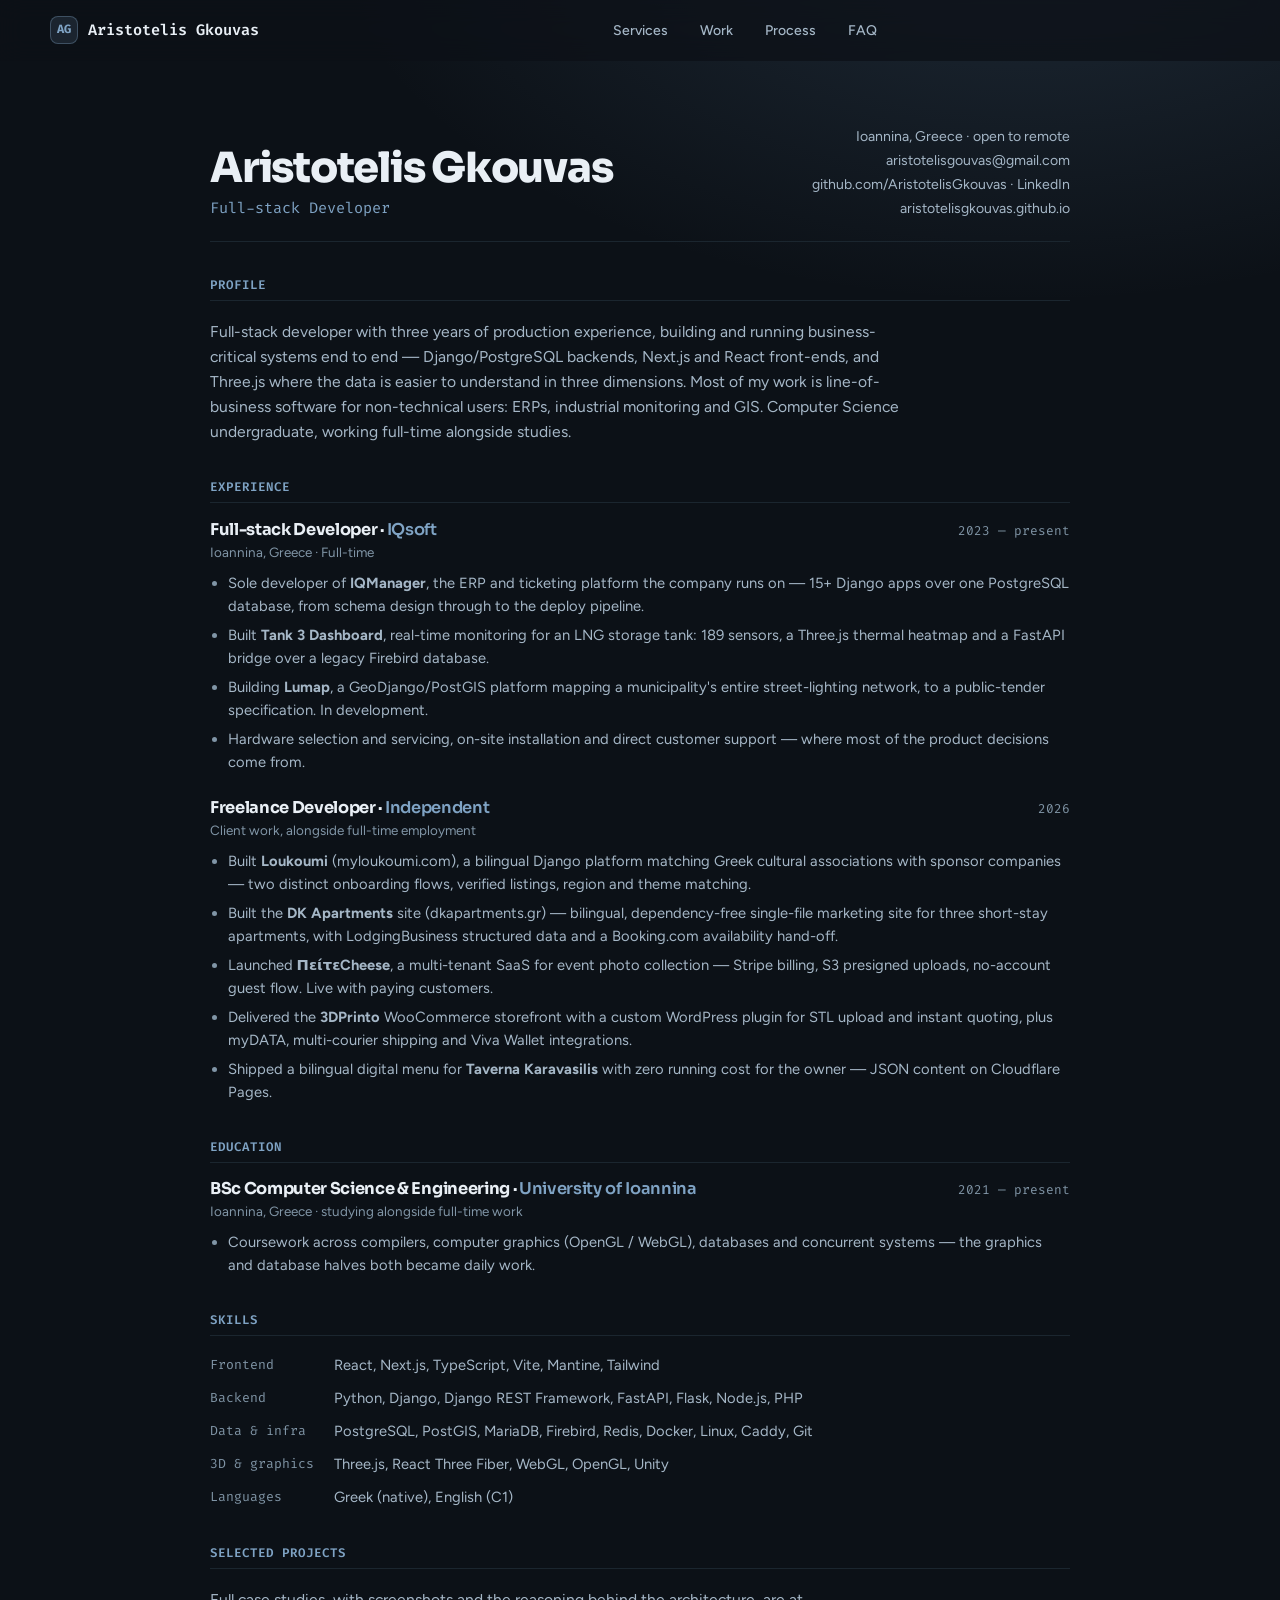
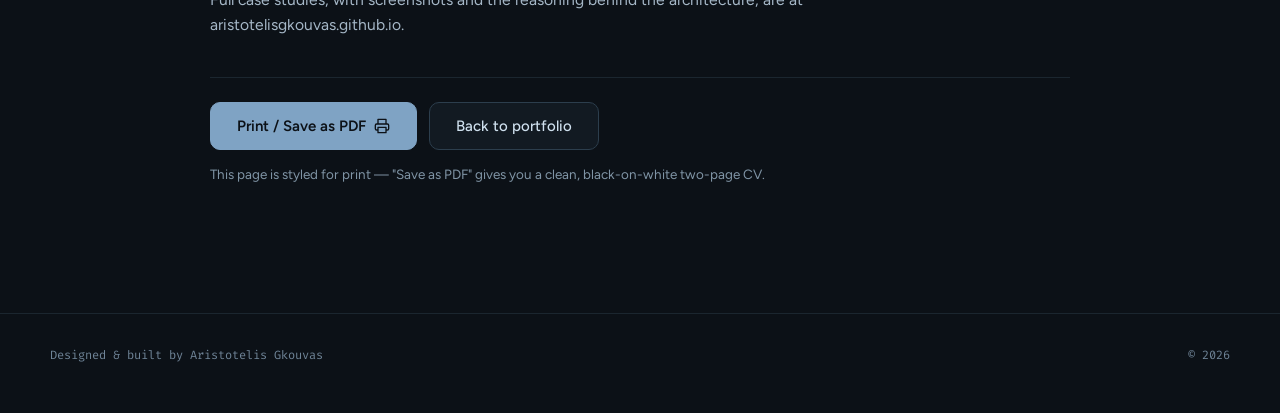
==== commit fa0cef0c: "Reorder for buyers, swap the featured case, add a brief form Follow-through on making this a client " ====
--- a/cv/index.html
+++ b/cv/index.html
@@ -196,7 +196,6 @@
             <li><a href="../#work">Work</a></li>
             <li><a href="../#process">Process</a></li>
             <li><a href="../#faq">FAQ</a></li>
-            <li><a href="../cv/">CV</a></li>
           </ul>
         </nav>
         <div class="nav-cta">
--- a/style.css
+++ b/style.css
@@ -890,21 +890,52 @@
   .brand span:last-child { display: none; }
 }
 
-/* -- Greek summary on case studies -------------------------- */
+/* -- Greek summary on case studies ------------------------ */
+/* The body of each case study is an engineering write-up in English. This
+   block is what the person who would actually pay reads, so it gets the
+   prominence: what was wrong, what was built, what changed. */
 
 .summary-el {
   margin-top: 2rem;
-  padding: 1.25rem 1.5rem;
+  padding: 1.5rem 1.75rem;
   border: 1px solid var(--border);
+  border-left: 3px solid var(--accent);
   border-radius: var(--radius);
   background: var(--surface);
-  max-width: var(--container-prose);
-}
-
-.summary-el p:last-child { margin-bottom: 0; }
-.summary-el p + p { margin-top: 0.6rem; }
-
-.summary-el .fact-label { margin-bottom: 0.5rem; }
+  max-width: 760px;
+}
+
+.summary-el .fact-label { margin-bottom: 1rem; }
+
+.summary-parts {
+  display: grid;
+  grid-template-columns: auto 1fr;
+  gap: 0.75rem 1.5rem;
+}
+
+.summary-parts dt {
+  font-family: var(--font-mono);
+  font-size: 0.78rem;
+  letter-spacing: 0.04em;
+  text-transform: uppercase;
+  color: var(--accent);
+  white-space: nowrap;
+  padding-top: 0.2rem;
+}
+
+.summary-parts dd {
+  color: var(--text-2);
+  font-size: 0.97rem;
+  line-height: 1.65;
+  text-wrap: pretty;
+}
+
+@media (max-width: 620px) {
+  .summary-el { padding: 1.25rem; }
+  .summary-parts { grid-template-columns: 1fr; gap: 0.25rem; }
+  .summary-parts dd { margin-bottom: 0.9rem; }
+  .summary-parts dd:last-child { margin-bottom: 0; }
+}
 
 /* -- Confidentiality / demo-data note ----------------------- */
 
@@ -1636,3 +1667,70 @@
 }
 
 @media (max-width: 600px) { .case-cta { padding: 32px 20px; } }
+
+/* -- Contact brief ---------------------------------------- */
+/* Every CTA used to end in a blank email, so a lead arrived with none of the
+   three things needed to quote it. This asks for them and hands the visitor a
+   pre-filled message; no backend, nothing sent without them. */
+
+.brief {
+  display: grid;
+  gap: 16px;
+  max-width: 720px;
+  margin: 32px auto 0;
+  text-align: left;
+}
+
+.brief-row {
+  display: grid;
+  grid-template-columns: repeat(auto-fit, minmax(180px, 1fr));
+  gap: 16px;
+}
+
+.brief label { display: grid; gap: 7px; }
+
+.brief label > span {
+  font-family: var(--font-mono);
+  font-size: 11.5px;
+  letter-spacing: 0.06em;
+  text-transform: uppercase;
+  color: var(--text-3);
+}
+
+.brief select,
+.brief textarea,
+.brief input {
+  width: 100%;
+  font: inherit;
+  font-size: 15px;
+  color: var(--text);
+  background: var(--bg-2);
+  border: 1px solid var(--border-2);
+  border-radius: 10px;
+  padding: 11px 13px;
+  transition: border-color var(--t-fast) var(--ease);
+}
+
+.brief textarea { resize: vertical; line-height: 1.6; }
+.brief select { appearance: none; cursor: pointer; }
+
+.brief select:focus,
+.brief textarea:focus,
+.brief input:focus { border-color: var(--accent); outline: none; }
+
+.brief ::placeholder { color: var(--text-4); }
+
+.brief-actions {
+  display: flex;
+  flex-wrap: wrap;
+  align-items: center;
+  gap: 14px;
+  margin-top: 4px;
+}
+
+.brief-note { font-size: 13px; line-height: 1.5; }
+
+@media (max-width: 560px) {
+  .brief-row { grid-template-columns: 1fr; }
+  .brief-actions .btn { width: 100%; justify-content: center; }
+}
